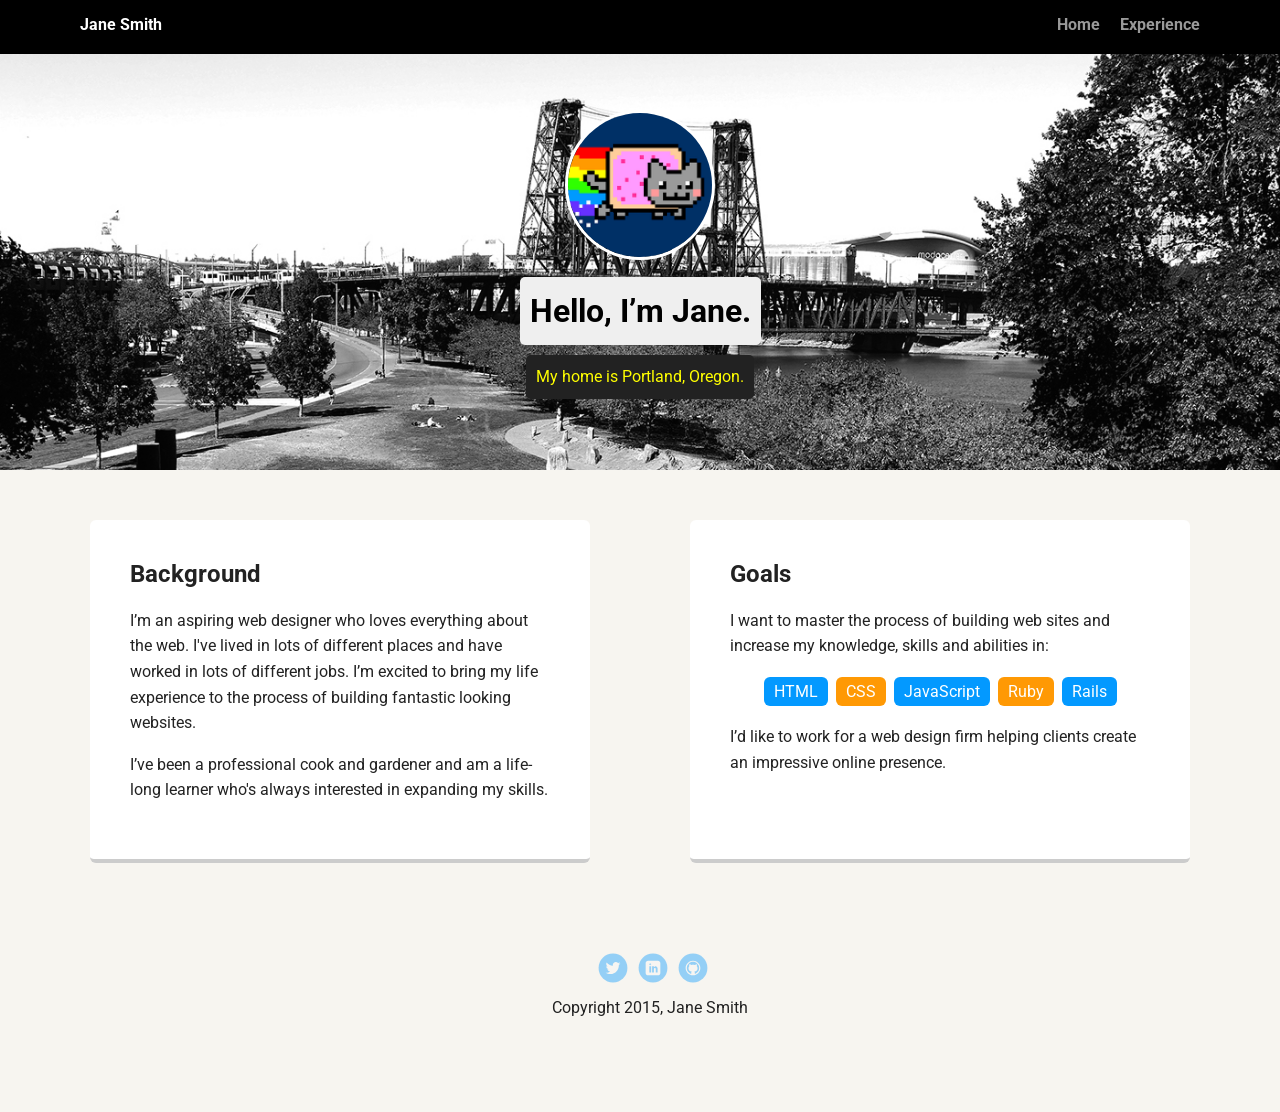
==== index.html @ ea2827fe "Added project starter files" ====
<!doctype html>
<html lang="en">
<head>
  <meta charset="utf-8">
  <title>Jane Smith's Profile</title>
  <meta name="viewport" content="width=device-width, initial-scale=1.0">
  <link rel="stylesheet" href="styles.css">
  <link href="https://fonts.googleapis.com/css?family=Muli%7CRoboto:400,300,500,700,900" rel="stylesheet"></head>
  <body>

    <div class="main-nav">
        <ul class="nav">
          <li class="name">Jane Smith</li>
          <li><a href="#">Home</a></li>
          <li><a href="#">Experience</a></li>
        </ul>
    </div>

    <header>
      <img src="images/me.png" alt="Drawing of Jane Smith" class="profile-image">
      <h1 class="tag name">Hello, I’m Jane.</h1>
      <p class="tag location">My home is Portland, Oregon.</p>
    </header>

    <main class="flex">
      <div class="card">
        <h2>Background</h2>
        <p>I’m an aspiring web designer who loves everything about the web. I've lived in lots of different places and have worked in lots of different jobs. I’m excited to bring my life experience to the process of building fantastic looking websites.</p>
        <p>I’ve been a professional cook and gardener and am a life-long learner who's always interested in expanding my skills.</p>
      </div> 

      <div class="card">
        <h2>Goals</h2>
        <p>I want to master the process of building web sites and increase my knowledge, skills and abilities in:</p>
        <ul class="skills">
          <li>HTML</li>
          <li>CSS</li>
          <li>JavaScript</li>
          <li>Ruby</li>
          <li>Rails</li>
        </ul>
        <p>I’d like to work for a web design firm helping clients create an impressive online presence.</p>
      </div> 

    </main>
    <footer>
      <ul>
        <li><a href="#" class="social twitter">Twitter</a></li>
        <li><a href="#" class="social linkedin">LinkedIn</a></li>
        <li><a href="#" class="social github">Github</a></li>
      </ul>
      <p class="copyright">Copyright 2015, Jane Smith</p>
    </footer>
  </body>
  </html>
---- styles.css ----
/* Global Layout Set-up */
* { 
  box-sizing: border-box;
}
  
body {
  margin: 0;
  padding: 0;
  text-align: center;
  font-family: 'Roboto', sans-serif;
  color: #222;
  background: #f7f5f0;
}
/* Link Styles */

a {
  text-decoration: none;
  color: #999;
}
a:hover {
  color: #6633ff;
}

/* Section Styles */

.main-nav {
  width: 100%;
  background: black;
  min-height: 30px;
  padding: 10px;
  position: fixed;
  text-align: center;
}
.nav {
  display: flex;
  justify-content: space-around;
  font-weight: 700;
  list-style-type: none;
  margin: 0 auto;
  padding: 0;
}

.nav .name {
    display: block;
    margin-right: auto;
    color: white;
}
.nav li {
  padding: 5px 10px 10px 10px;
}
.nav a {
  transition: all .5s;
}
.nav a:hover {
  color: white
}

header {
  text-align: center;
  background: url('images/portland.jpg') no-repeat top center ;
  background-size: cover;
  overflow: hidden;
  padding-top: 60px;
}
header {
  line-height: 1.5;
}
header .profile-image {
  margin-top: 50px;
  width: 150px;
  height: 150px;
  border-radius: 50%;
  border: 3px solid white;
  transition: all .5s;
}
header .profile-image:hover {
  transform: scale(1.2) rotate(5deg);
}
.tag {
  background-color: #efefef;
  color: black;
  padding: 10px;
  border-radius: 5px;
  display: table;
  margin: 10px auto;
} 
.location {
  background-color: #222;
  color: yellow;
}
.card {
  margin: 30px;
  padding: 20px 40px 40px;
  max-width: 500px;
  text-align: left;
  background: #fff;
  border-bottom: 4px solid #ccc;
  border-radius: 6px;
  transition: all .5s;
}
.card:hover {
  border-color: #ff99ff;
}

ul.skills {
  padding: 0;
  text-align: center;
}

.skills li {
  border-radius: 6px;
  display: inline-block;
  background: #ff9904;
  color: white;
  padding: 5px 10px;
  margin: 2px;
}

.skills li:nth-child(odd) {
  background: #0399ff;
}

footer {
  width: 100%;
  min-height: 30px;
  padding: 20px 0 40px 20px;
}

footer .copyright {
  top: -8px;
  font-size: .75em;
}

footer ul {
  list-style-type: none;
  margin: 0;
  padding: 0;
}

footer ul li {
  display: inline-block;
}

a.social {
  display: inline-block;
  text-indent: -9999px;
  margin-left: 5px;
  width: 30px;
  height: 30px;
  background-size: 30px 30px;
  opacity: .4;
  transition: all .5s;
}
a.twitter {
  background-image: url(images/twitter.svg);
}
a.linkedin {
  background-image: url(images/linkedin.svg);
}
a.github {
  background-image: url(images/github.svg);
}
a.social:hover {
  opacity: 1;
}
.clearfix {
  clear: both;
}

/* Styles for larger screens */
@media screen and (min-width: 720px) {
  
  .flex {
      display: -ms-flexbox;      /* TWEENER - IE 10 */
      display: flex; 
      max-width: 1200px;
      -ms-flex-pack: distribute;
      justify-content: space-around;
      margin: 0 auto;
  }

  header {
    min-height: 470px;
  }

  .nav {
    max-width: 1200px;
    padding: 0 30px;
  }


  main {
    padding-top: 20px;
  }

  main p {
    line-height: 1.6em;
  }

  footer {
    font-size: 1.3em;
    max-width: 1200px;
    margin: 40px auto;
  }

}
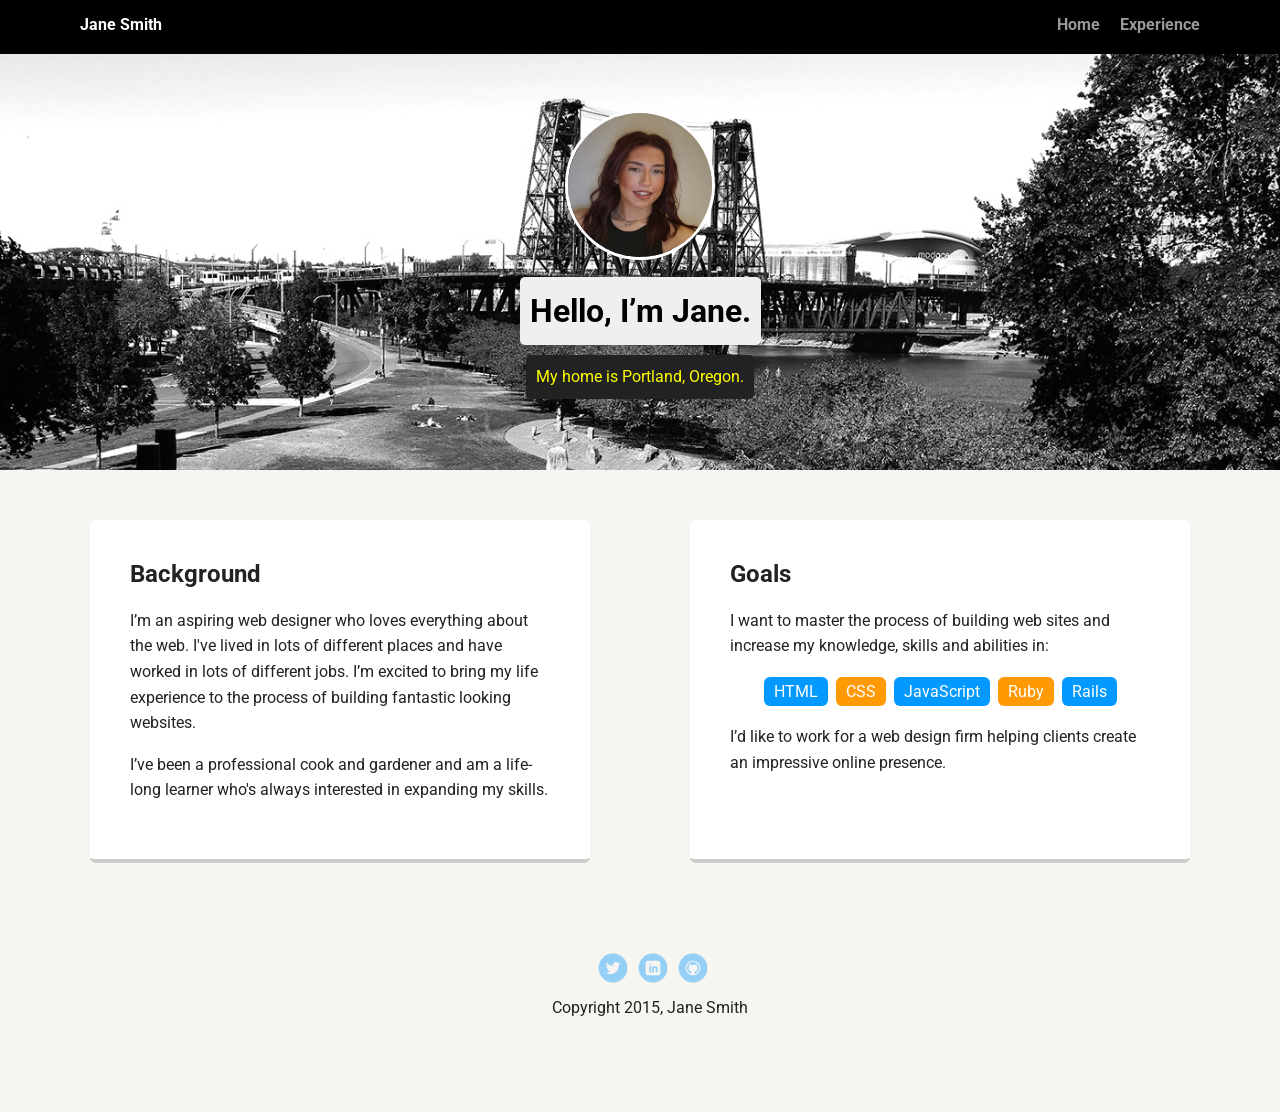
==== commit 9c37c464: "Changed the profile photo and added matching alt text I changed the profile photo and added matching" ====
--- a/index.html
+++ b/index.html
@@ -17,7 +17,7 @@
     </div>
 
     <header>
-      <img src="images/me.png" alt="Drawing of Jane Smith" class="profile-image">
+      <img src="images/Profile Image.jpg" alt="Smiling photo of Joanne Walker" class="profile-image">
       <h1 class="tag name">Hello, I’m Jane.</h1>
       <p class="tag location">My home is Portland, Oregon.</p>
     </header>
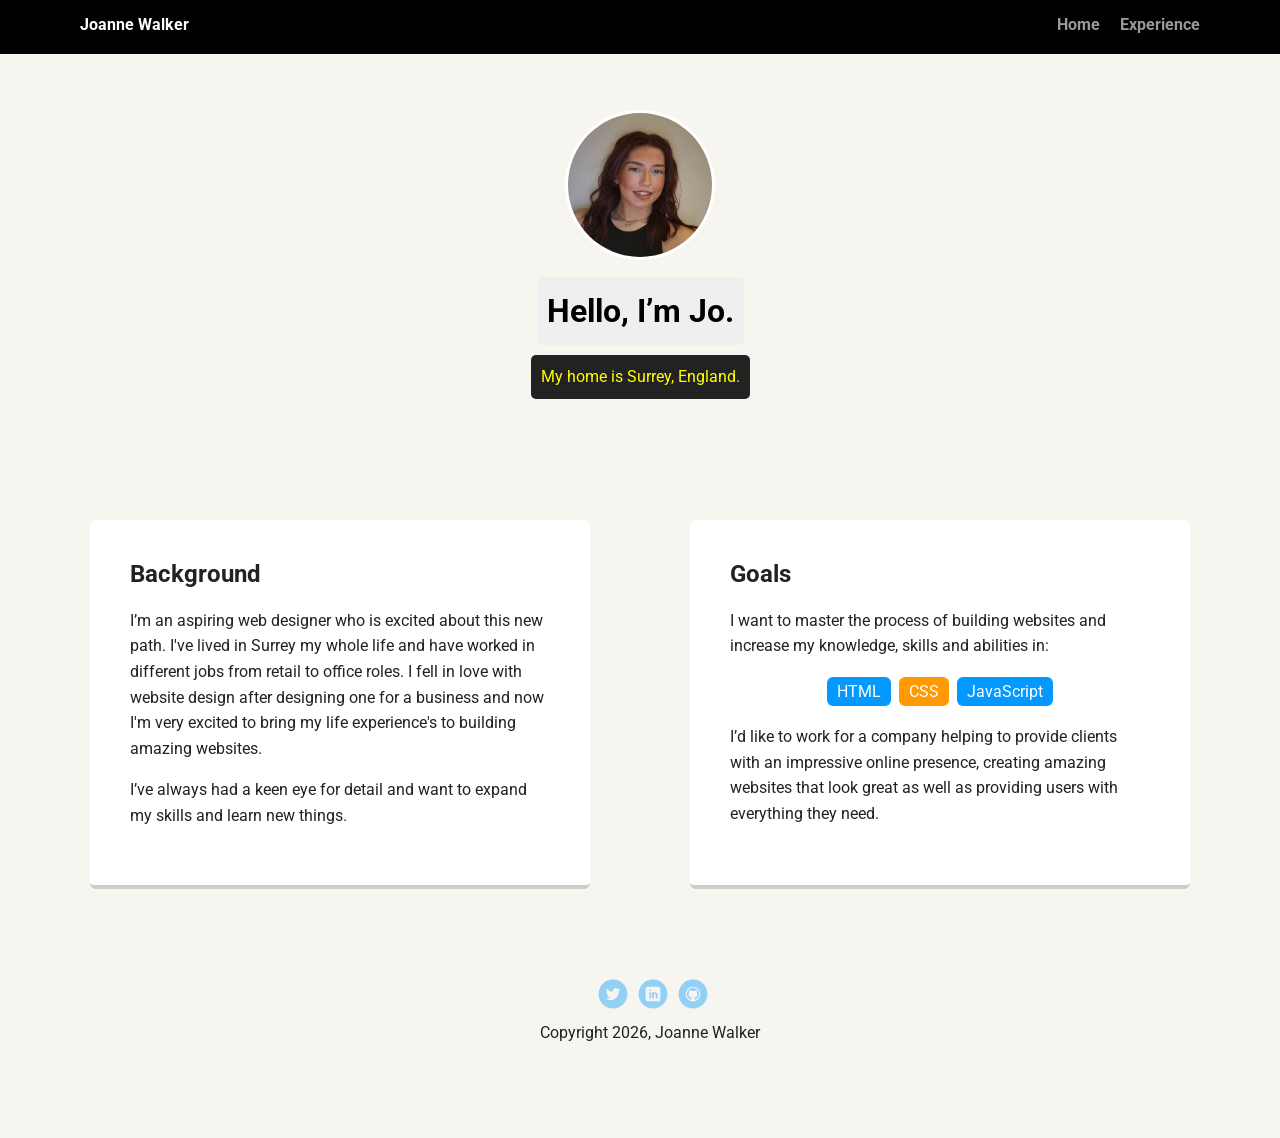
==== commit b06728c8: "Personalised the text and added the cover image" ====
--- a/index.html
+++ b/index.html
@@ -2,7 +2,7 @@
 <html lang="en">
 <head>
   <meta charset="utf-8">
-  <title>Jane Smith's Profile</title>
+  <title>Joanne Walker's Profile</title>
   <meta name="viewport" content="width=device-width, initial-scale=1.0">
   <link rel="stylesheet" href="styles.css">
   <link href="https://fonts.googleapis.com/css?family=Muli%7CRoboto:400,300,500,700,900" rel="stylesheet"></head>
@@ -10,7 +10,7 @@
 
     <div class="main-nav">
         <ul class="nav">
-          <li class="name">Jane Smith</li>
+          <li class="name">Joanne Walker</li>
           <li><a href="#">Home</a></li>
           <li><a href="#">Experience</a></li>
         </ul>
@@ -18,28 +18,26 @@
 
     <header>
       <img src="images/Profile Image.jpg" alt="Smiling photo of Joanne Walker" class="profile-image">
-      <h1 class="tag name">Hello, I’m Jane.</h1>
-      <p class="tag location">My home is Portland, Oregon.</p>
+      <h1 class="tag name">Hello, I’m Jo.</h1>
+      <p class="tag location">My home is Surrey, England.</p>
     </header>
 
     <main class="flex">
       <div class="card">
         <h2>Background</h2>
-        <p>I’m an aspiring web designer who loves everything about the web. I've lived in lots of different places and have worked in lots of different jobs. I’m excited to bring my life experience to the process of building fantastic looking websites.</p>
-        <p>I’ve been a professional cook and gardener and am a life-long learner who's always interested in expanding my skills.</p>
+        <p>I’m an aspiring web designer who is excited about this new path. I've lived in Surrey my whole life and have worked in different jobs from retail to office roles. I fell in love with website design after designing one for a business and now I'm very excited to bring my life experience's to building amazing websites.</p>
+        <p>I’ve always had a keen eye for detail and want to expand my skills and learn new things.</p>
       </div> 
 
       <div class="card">
         <h2>Goals</h2>
-        <p>I want to master the process of building web sites and increase my knowledge, skills and abilities in:</p>
+        <p>I want to master the process of building websites and increase my knowledge, skills and abilities in:</p>
         <ul class="skills">
           <li>HTML</li>
           <li>CSS</li>
           <li>JavaScript</li>
-          <li>Ruby</li>
-          <li>Rails</li>
         </ul>
-        <p>I’d like to work for a web design firm helping clients create an impressive online presence.</p>
+        <p>I’d like to work for a company helping to provide clients with an impressive online presence, creating amazing websites that look great as well as providing users with everything they need.</p>
       </div> 
 
     </main>
@@ -49,7 +47,7 @@
         <li><a href="#" class="social linkedin">LinkedIn</a></li>
         <li><a href="#" class="social github">Github</a></li>
       </ul>
-      <p class="copyright">Copyright 2015, Jane Smith</p>
+      <p class="copyright">Copyright 2026, Joanne Walker</p>
     </footer>
   </body>
   </html>
--- a/styles.css
+++ b/styles.css
@@ -57,7 +57,7 @@
 
 header {
   text-align: center;
-  background: url('images/portland.jpg') no-repeat top center ;
+  background: url('images/Cover Image.jpg') no-repeat top center ;
   background-size: cover;
   overflow: hidden;
   padding-top: 60px;
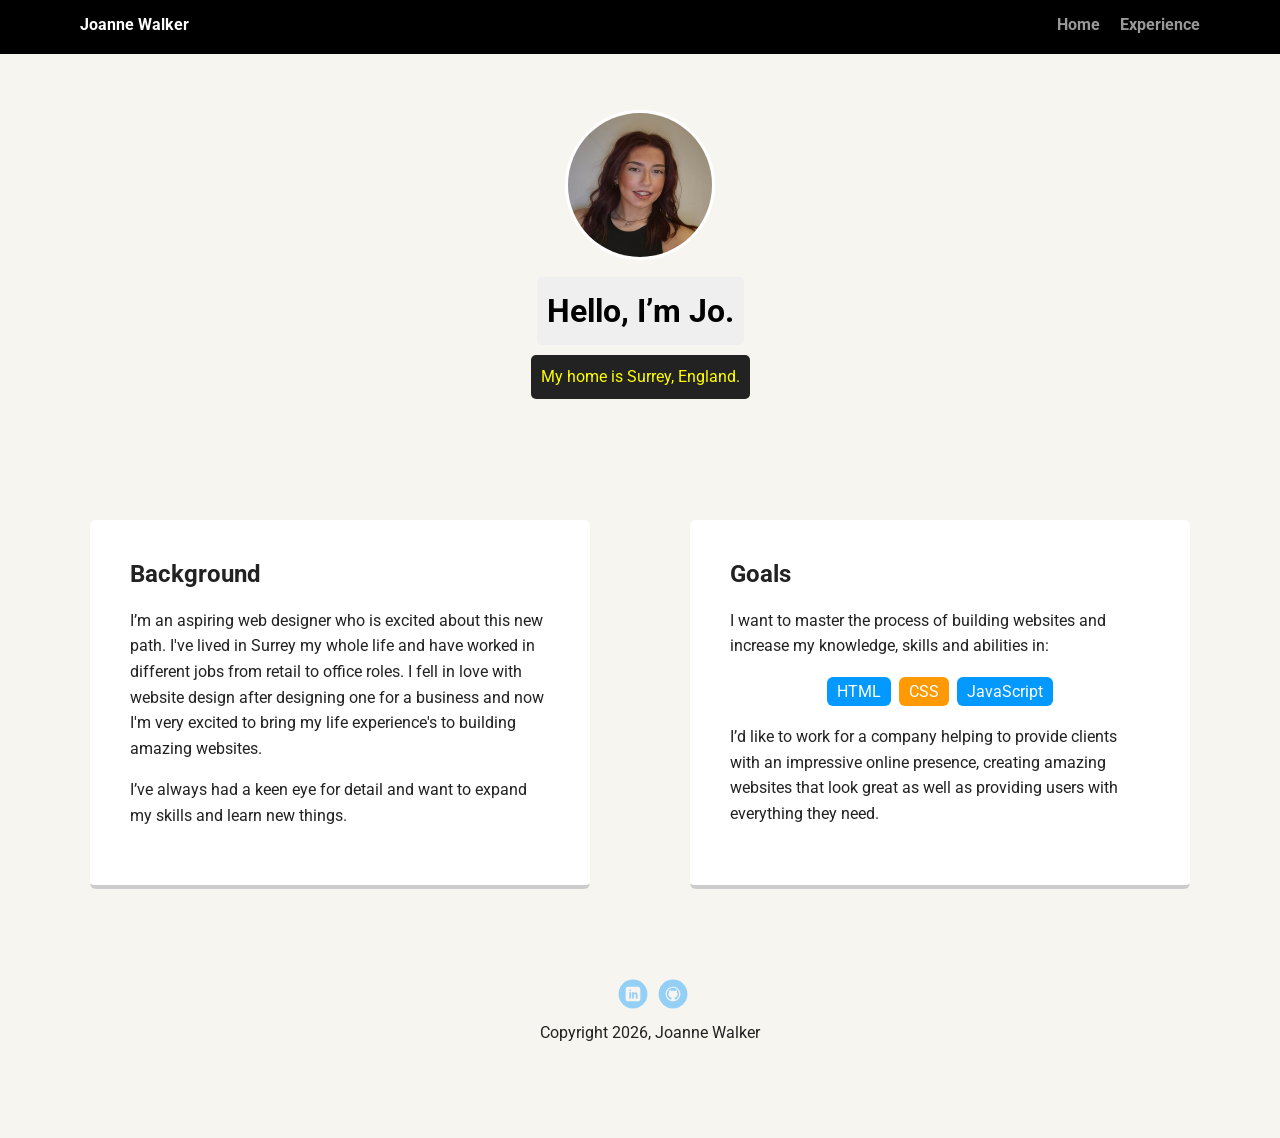
==== commit 84037056: "Added links" ====
--- a/index.html
+++ b/index.html
@@ -43,9 +43,8 @@
     </main>
     <footer>
       <ul>
-        <li><a href="#" class="social twitter">Twitter</a></li>
-        <li><a href="#" class="social linkedin">LinkedIn</a></li>
-        <li><a href="#" class="social github">Github</a></li>
+        <li><a href="https://www.linkedin.com/in/joanne-walker-959971133/" class="social linkedin">LinkedIn</a></li>
+        <li><a href="https://github.com/JoanneW-27" class="social github">Github</a></li>
       </ul>
       <p class="copyright">Copyright 2026, Joanne Walker</p>
     </footer>
--- a/styles.css
+++ b/styles.css
@@ -151,9 +151,7 @@
   opacity: .4;
   transition: all .5s;
 }
-a.twitter {
-  background-image: url(images/twitter.svg);
-}
+
 a.linkedin {
   background-image: url(images/linkedin.svg);
 }
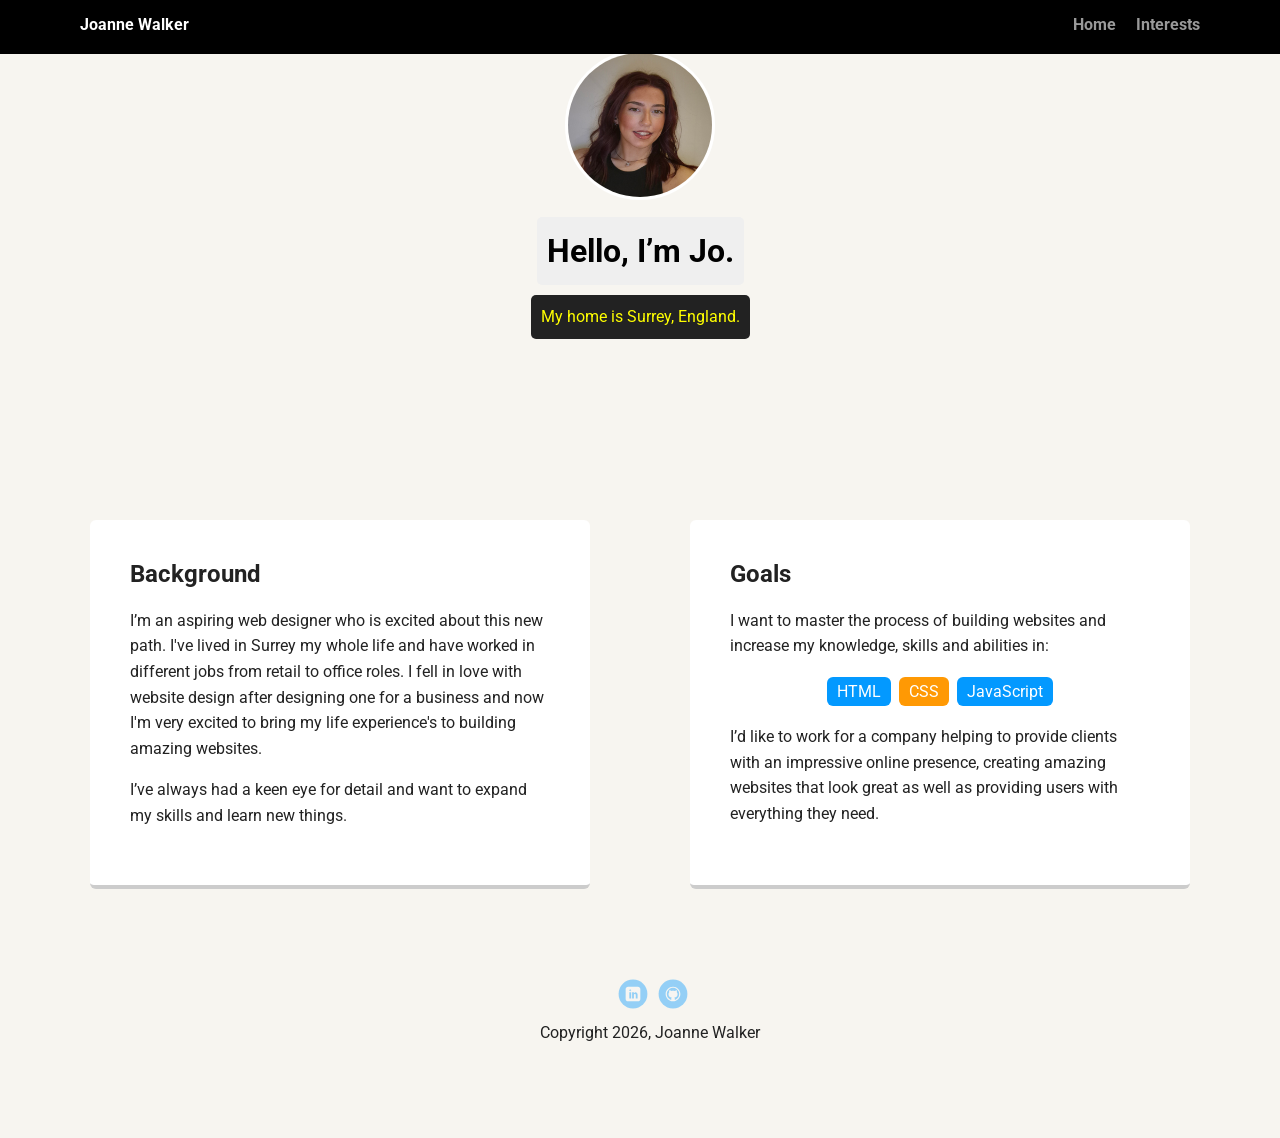
==== commit 539e15b0: "Added a new page titled Interests with two new photos I also renamed all images so they look more un" ====
--- a/index.html
+++ b/index.html
@@ -11,13 +11,13 @@
     <div class="main-nav">
         <ul class="nav">
           <li class="name">Joanne Walker</li>
-          <li><a href="#">Home</a></li>
-          <li><a href="#">Experience</a></li>
+          <li><a href="index.html">Home</a></li>
+          <li><a href="interests.html">Interests</a></li>
         </ul>
     </div>
 
-    <header>
-      <img src="images/Profile Image.jpg" alt="Smiling photo of Joanne Walker" class="profile-image">
+    <header class="main-profile">
+      <img src="images/main profile image.jpg" alt="Smiling photo of Joanne Walker" class="profile-image">
       <h1 class="tag name">Hello, I’m Jo.</h1>
       <p class="tag location">My home is Surrey, England.</p>
     </header>
--- a/styles.css
+++ b/styles.css
@@ -55,9 +55,16 @@
   color: white
 }
 
-header {
-  text-align: center;
-  background: url('images/Cover Image.jpg') no-repeat top center ;
+header .main-profile {
+  text-align: center;
+  background: url('images/main cover image.jpg') no-repeat top center ;
+  background-size: cover;
+  overflow: hidden;
+  padding-top: 60px;
+}
+header .interests-page {
+  text-align: center;
+  background: url('images/interests cover image.png') no-repeat top center ;
   background-size: cover;
   overflow: hidden;
   padding-top: 60px;
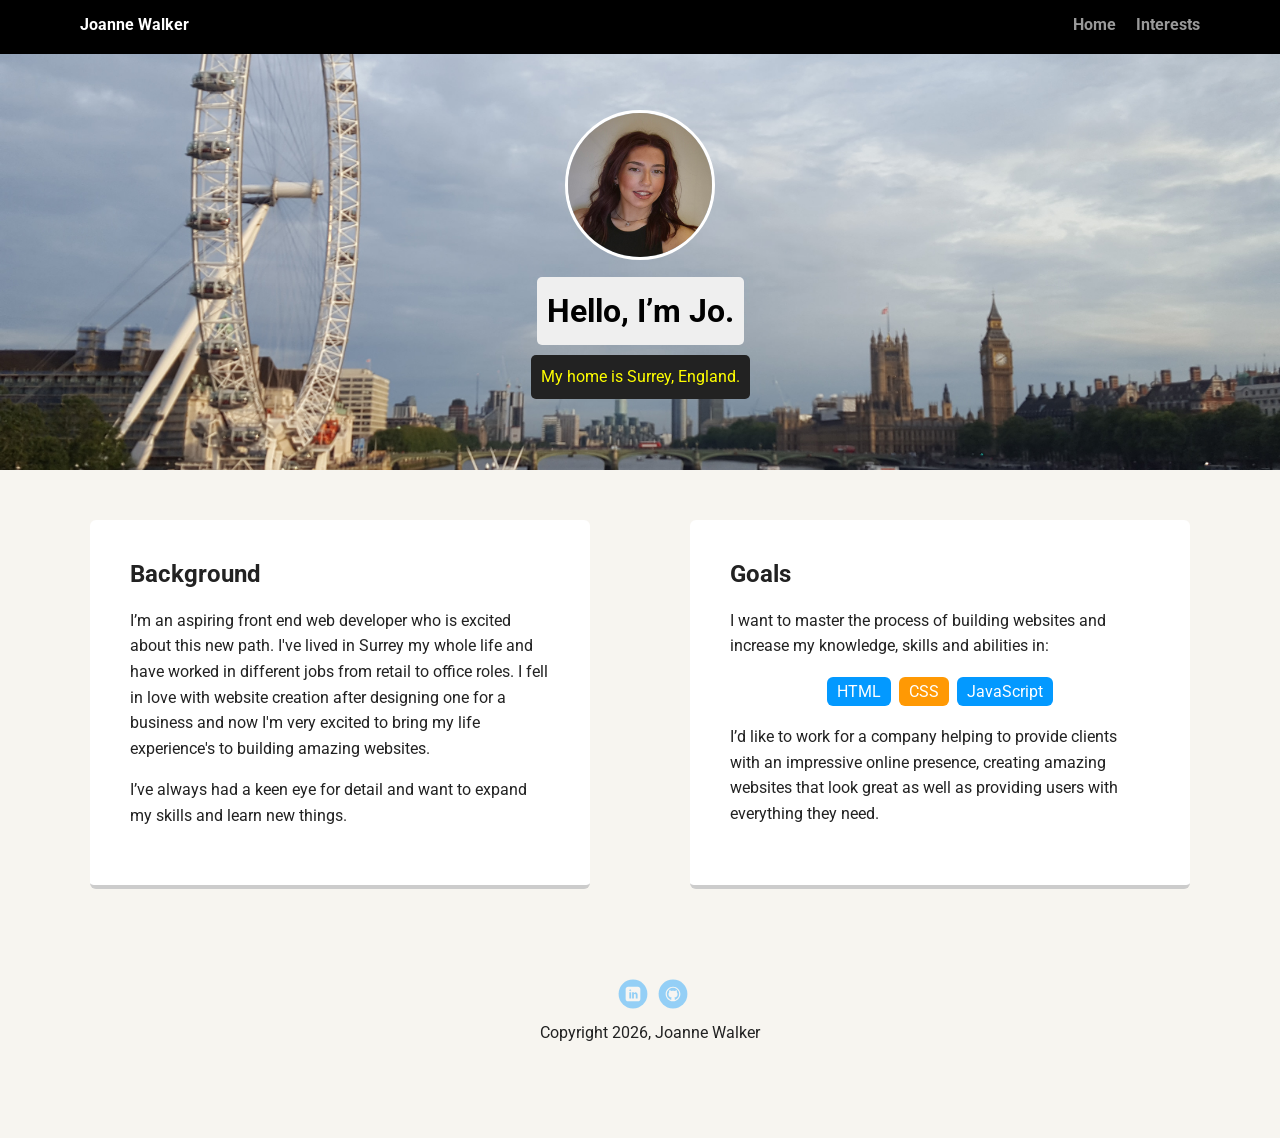
==== commit e2540eed: "Renamed images to get rid of spaces and edited written information I also made edits to styles.css t" ====
--- a/index.html
+++ b/index.html
@@ -16,8 +16,8 @@
         </ul>
     </div>
 
-    <header class="main-profile">
-      <img src="images/main profile image.jpg" alt="Smiling photo of Joanne Walker" class="profile-image">
+    <header>
+      <img src="images/main-profile-image.jpg" alt="Smiling photo of Joanne Walker" class="profile-image">
       <h1 class="tag name">Hello, I’m Jo.</h1>
       <p class="tag location">My home is Surrey, England.</p>
     </header>
@@ -25,7 +25,7 @@
     <main class="flex">
       <div class="card">
         <h2>Background</h2>
-        <p>I’m an aspiring web designer who is excited about this new path. I've lived in Surrey my whole life and have worked in different jobs from retail to office roles. I fell in love with website design after designing one for a business and now I'm very excited to bring my life experience's to building amazing websites.</p>
+        <p>I’m an aspiring front end web developer who is excited about this new path. I've lived in Surrey my whole life and have worked in different jobs from retail to office roles. I fell in love with website creation after designing one for a business and now I'm very excited to bring my life experience's to building amazing websites.</p>
         <p>I’ve always had a keen eye for detail and want to expand my skills and learn new things.</p>
       </div> 
 
--- a/styles.css
+++ b/styles.css
@@ -55,23 +55,32 @@
   color: white
 }
 
-header .main-profile {
-  text-align: center;
-  background: url('images/main cover image.jpg') no-repeat top center ;
+header {
+  text-align: center;
+  background: url('images/main-cover-image.jpg') no-repeat top center ;
   background-size: cover;
   overflow: hidden;
   padding-top: 60px;
-}
-header .interests-page {
-  text-align: center;
-  background: url('images/interests cover image.png') no-repeat top center ;
+  background-position: center 40%;
+}
+
+header {
+  line-height: 1.5;
+}
+
+header.interests {
+  text-align: center;
+  background: url('images/interests-cover-image.png') no-repeat top center ;
   background-size: cover;
   overflow: hidden;
   padding-top: 60px;
-}
-header {
+  background-position: center 20%;
+}
+
+header.interests {
   line-height: 1.5;
 }
+
 header .profile-image {
   margin-top: 50px;
   width: 150px;
@@ -127,6 +136,24 @@
   background: #0399ff;
 }
 
+ul.artists {
+  padding: 0;
+  text-align: center;
+}
+
+.artists li {
+  border-radius: 6px;
+  display: inline-block;
+  background: #11b4b9;
+  color: white;
+  padding: 5px 10px;
+  margin: 2px;
+}
+
+.artists li:nth-child(odd) {
+  background: #e761ca;
+}
+
 footer {
   width: 100%;
   min-height: 30px;
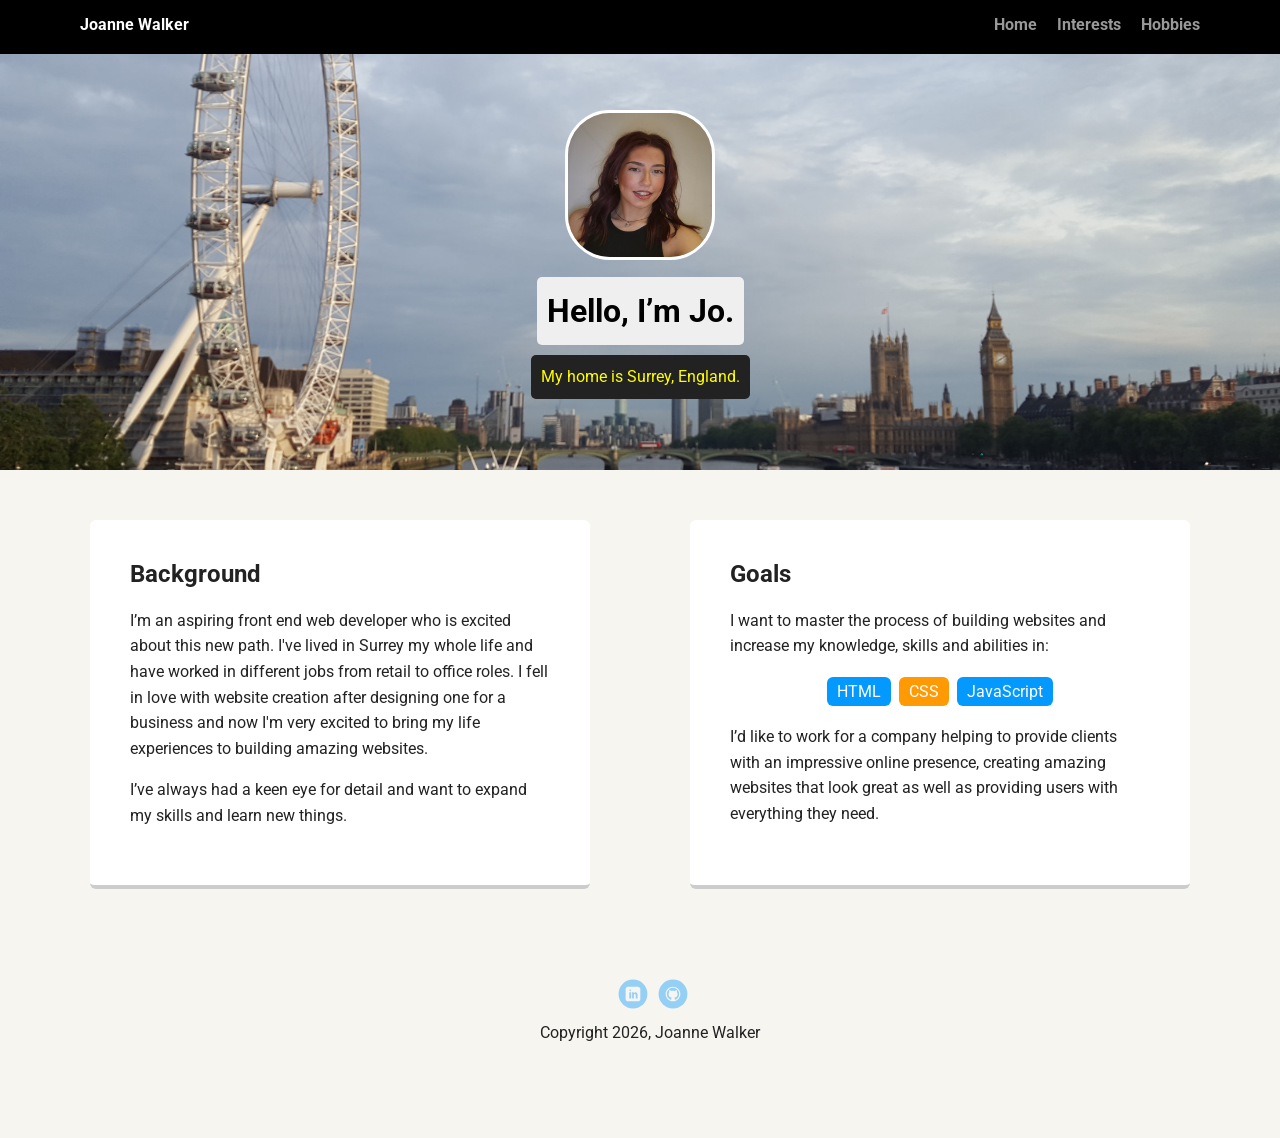
==== commit 5bd2fd71: "Added new page titled hobbies, added more images and made the HTML more semantic I also edited the C" ====
--- a/index.html
+++ b/index.html
@@ -8,13 +8,14 @@
   <link href="https://fonts.googleapis.com/css?family=Muli%7CRoboto:400,300,500,700,900" rel="stylesheet"></head>
   <body>
 
-    <div class="main-nav">
-        <ul class="nav">
-          <li class="name">Joanne Walker</li>
-          <li><a href="index.html">Home</a></li>
-          <li><a href="interests.html">Interests</a></li>
-        </ul>
-    </div>
+    <nav class="main-nav">
+      <ul class="nav">
+        <li class="name">Joanne Walker</li>
+        <li><a href="index.html">Home</a></li>
+        <li><a href="interests.html">Interests</a></li>
+        <li><a href="hobbies.html">Hobbies</a></li>
+      </ul>
+    </nav>
 
     <header>
       <img src="images/main-profile-image.jpg" alt="Smiling photo of Joanne Walker" class="profile-image">
@@ -23,27 +24,27 @@
     </header>
 
     <main class="flex">
-      <div class="card">
+      <section class="card">
         <h2>Background</h2>
-        <p>I’m an aspiring front end web developer who is excited about this new path. I've lived in Surrey my whole life and have worked in different jobs from retail to office roles. I fell in love with website creation after designing one for a business and now I'm very excited to bring my life experience's to building amazing websites.</p>
+        <p>I’m an aspiring front end web developer who is excited about this new path. I've lived in Surrey my whole life and have worked in different jobs from retail to office roles. I fell in love with website creation after designing one for a business and now I'm very excited to bring my life experiences to building amazing websites.</p>
         <p>I’ve always had a keen eye for detail and want to expand my skills and learn new things.</p>
-      </div> 
+      </section> 
 
-      <div class="card">
+      <section class="card">
         <h2>Goals</h2>
         <p>I want to master the process of building websites and increase my knowledge, skills and abilities in:</p>
-        <ul class="skills">
-          <li>HTML</li>
-          <li>CSS</li>
-          <li>JavaScript</li>
-        </ul>
+          <ul class="skills">
+            <li>HTML</li>
+            <li>CSS</li>
+            <li>JavaScript</li>
+          </ul>
         <p>I’d like to work for a company helping to provide clients with an impressive online presence, creating amazing websites that look great as well as providing users with everything they need.</p>
-      </div> 
+      </section> 
+    </main>
 
-    </main>
     <footer>
       <ul>
-        <li><a href="https://www.linkedin.com/in/joanne-walker-959971133/" class="social linkedin">LinkedIn</a></li>
+        <li><a href="https://www.linkedin.com/in/joanne-walker-959971133" class="social linkedin">LinkedIn</a></li>
         <li><a href="https://github.com/JoanneW-27" class="social github">Github</a></li>
       </ul>
       <p class="copyright">Copyright 2026, Joanne Walker</p>
--- a/styles.css
+++ b/styles.css
@@ -81,13 +81,26 @@
   line-height: 1.5;
 }
 
+header.hobbies {
+  text-align: center;
+  background: url('images/crochet.jpg') no-repeat top center ;
+  background-size: cover;
+  overflow: hidden;
+  padding-top: 60px;
+  background-position: center 40%;
+}
+
+header.hobbies {
+  line-height: 1.5;
+}
+
 header .profile-image {
   margin-top: 50px;
   width: 150px;
   height: 150px;
-  border-radius: 50%;
+  border-radius: 30%;
   border: 3px solid white;
-  transition: all .5s;
+  transition: all .8s;
 }
 header .profile-image:hover {
   transform: scale(1.2) rotate(5deg);
@@ -154,6 +167,63 @@
   background: #e761ca;
 }
 
+ul.hobbies {
+  padding: 0;
+  text-align: left;
+}
+
+.hobbies li {
+  border-radius: 6px;
+  background: #11ad86;
+  color: white;
+  padding: 5px 10px;
+  margin: 2px;
+}
+
+.hobbies li:nth-child(odd) {
+  background: #067a0c;
+}
+
+.crochet-bookmark {
+  margin-top: 5px;
+  width: 200px;
+  height: 300px;
+  border-radius: 5%;
+  border: 5px solid white;
+}
+
+.crochet-blanket {
+  margin-top: 5px;
+  width: 200px;
+  height: 300px;
+  border-radius: 5%;
+  border: 5px solid white;
+}
+
+.card-drawings {
+  margin-top: 5px;
+  width: 400px;
+  height: 300px;
+  border-radius: 5%;
+  border: 5px solid white;
+}
+
+.drawing {
+  margin-top: 5px;
+  width: 400px;
+  height: 400px;
+  border-radius: 5%;
+  border: 5px solid white;
+}
+
+.diy {
+  margin-top: 5px;
+  width: 300px;
+  height: 350px;
+  border-radius: 5%;
+  border: 5px solid white;
+}
+
 footer {
   width: 100%;
   min-height: 30px;
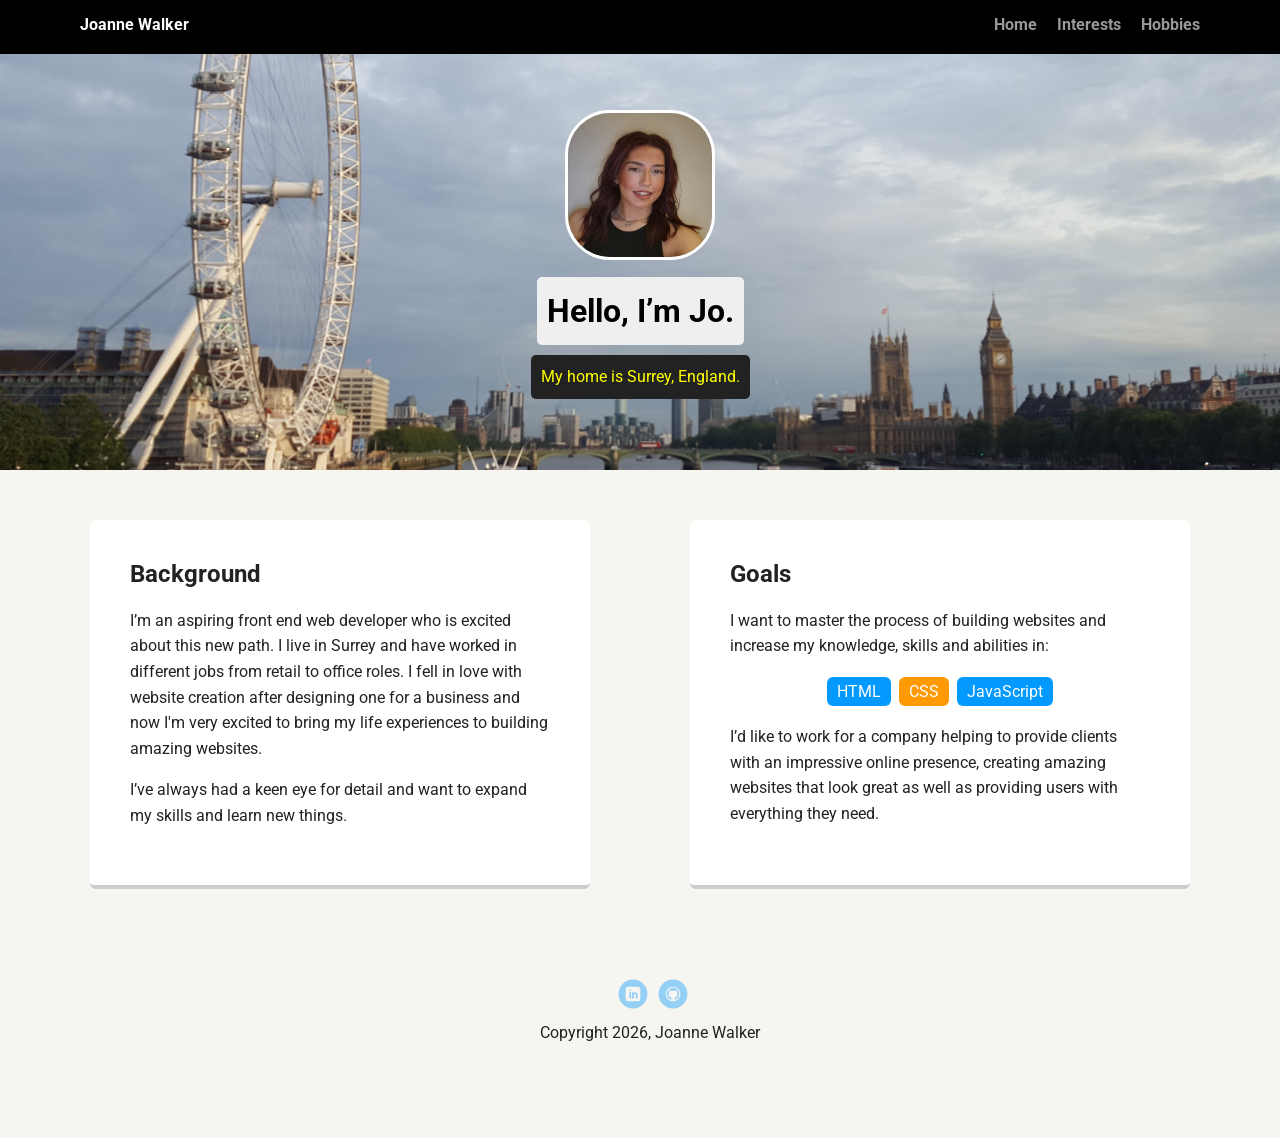
==== commit c649d624: "Checked through and tidied everything up ready to submit" ====
--- a/index.html
+++ b/index.html
@@ -26,7 +26,7 @@
     <main class="flex">
       <section class="card">
         <h2>Background</h2>
-        <p>I’m an aspiring front end web developer who is excited about this new path. I've lived in Surrey my whole life and have worked in different jobs from retail to office roles. I fell in love with website creation after designing one for a business and now I'm very excited to bring my life experiences to building amazing websites.</p>
+        <p>I’m an aspiring front end web developer who is excited about this new path. I live in Surrey and have worked in different jobs from retail to office roles. I fell in love with website creation after designing one for a business and now I'm very excited to bring my life experiences to building amazing websites.</p>
         <p>I’ve always had a keen eye for detail and want to expand my skills and learn new things.</p>
       </section> 
 
